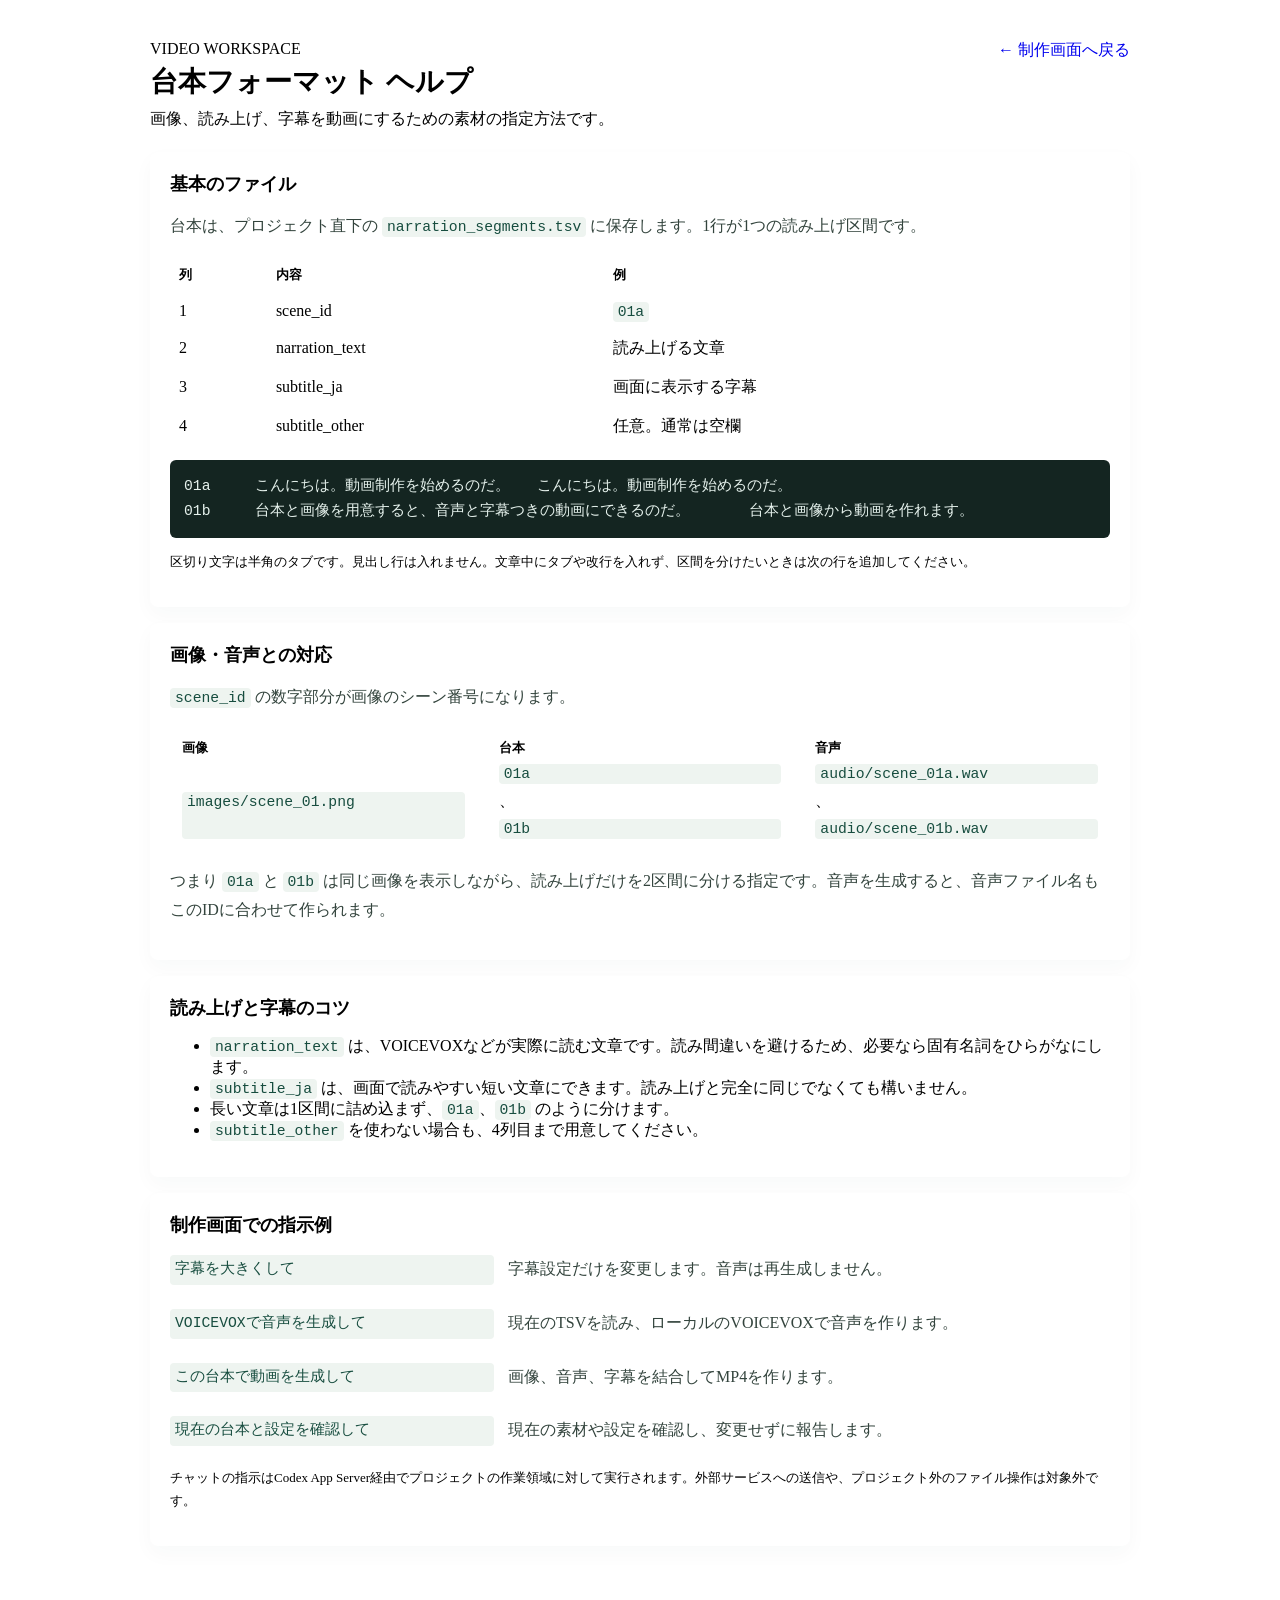
==== webapp/static/help.html @ 2bf3a623 "Add local video editing agent workspace" ====
<!doctype html>
<html lang="ja">
<head>
  <meta charset="utf-8">
  <meta name="viewport" content="width=device-width, initial-scale=1">
  <title>台本フォーマット ヘルプ | VideoEditingAgents</title>
  <link rel="stylesheet" href="/static/app.css?v=3">
  <style>
    .help-page{max-width:980px;margin:0 auto;padding:32px 24px 56px}.help-header{display:flex;justify-content:space-between;align-items:flex-start;gap:20px;margin-bottom:22px}.help-header h1{margin:5px 0 8px;font-size:28px}.help-header p{margin:0;color:var(--muted)}.help-back{white-space:nowrap;text-decoration:none}.help-section{background:#fff;border:1px solid var(--line);border-radius:8px;padding:20px;margin-top:16px;box-shadow:0 8px 20px #173c3208}.help-section h2{font-size:18px;margin:0 0 10px}.help-section p{line-height:1.75;color:#33443d}.help-section code{background:#eef4f0;border-radius:4px;padding:2px 5px;color:#174d3f;font-family:ui-monospace,SFMono-Regular,Consolas,monospace;font-size:.92em}.help-section pre{overflow:auto;background:#142521;color:#e6f2ed;border-radius:6px;padding:14px;line-height:1.7}.help-section pre code{background:transparent;color:inherit;padding:0}.help-section table{border-collapse:collapse;width:100%;margin:14px 0}.help-section th,.help-section td{text-align:left;border-bottom:1px solid var(--line);padding:9px}.help-section th{color:var(--muted);font-size:13px}.note{font-size:13px;color:var(--muted)!important}.mapping{display:grid;grid-template-columns:repeat(3,1fr);gap:10px;margin:14px 0}.mapping div{border:1px solid var(--line);border-radius:6px;padding:12px;display:grid;gap:7px}.mapping strong{font-size:13px;color:var(--muted)}.command-list{display:grid;gap:8px}.command-list p{display:grid;grid-template-columns:minmax(230px,.7fr) 1.3fr;gap:14px;align-items:start;border-bottom:1px solid var(--line);padding:8px 0;margin:0}.command-list span{color:#33443d}@media(max-width:650px){.help-page{padding:20px 14px 40px}.help-header{display:grid}.mapping{grid-template-columns:1fr}.command-list p{grid-template-columns:1fr;gap:5px}}
  </style>
</head>
<body>
  <main class="help-page">
    <header class="help-header">
      <div>
        <span class="eyebrow">VIDEO WORKSPACE</span>
        <h1>台本フォーマット ヘルプ</h1>
        <p>画像、読み上げ、字幕を動画にするための素材の指定方法です。</p>
      </div>
      <a class="secondary help-back" href="/">← 制作画面へ戻る</a>
    </header>

    <section class="help-section">
      <h2>基本のファイル</h2>
      <p>台本は、プロジェクト直下の <code>narration_segments.tsv</code> に保存します。1行が1つの読み上げ区間です。</p>
      <table>
        <thead><tr><th>列</th><th>内容</th><th>例</th></tr></thead>
        <tbody>
          <tr><td>1</td><td>scene_id</td><td><code>01a</code></td></tr>
          <tr><td>2</td><td>narration_text</td><td>読み上げる文章</td></tr>
          <tr><td>3</td><td>subtitle_ja</td><td>画面に表示する字幕</td></tr>
          <tr><td>4</td><td>subtitle_other</td><td>任意。通常は空欄</td></tr>
        </tbody>
      </table>
      <pre><code>01a&#9;こんにちは。動画制作を始めるのだ。&#9;こんにちは。動画制作を始めるのだ。&#9;
01b&#9;台本と画像を用意すると、音声と字幕つきの動画にできるのだ。&#9;台本と画像から動画を作れます。&#9;</code></pre>
      <p class="note">区切り文字は半角のタブです。見出し行は入れません。文章中にタブや改行を入れず、区間を分けたいときは次の行を追加してください。</p>
    </section>

    <section class="help-section">
      <h2>画像・音声との対応</h2>
      <p><code>scene_id</code> の数字部分が画像のシーン番号になります。</p>
      <div class="mapping">
        <div><strong>画像</strong><code>images/scene_01.png</code></div>
        <div><strong>台本</strong><code>01a</code>、<code>01b</code></div>
        <div><strong>音声</strong><code>audio/scene_01a.wav</code>、<code>audio/scene_01b.wav</code></div>
      </div>
      <p>つまり <code>01a</code> と <code>01b</code> は同じ画像を表示しながら、読み上げだけを2区間に分ける指定です。音声を生成すると、音声ファイル名もこのIDに合わせて作られます。</p>
    </section>

    <section class="help-section">
      <h2>読み上げと字幕のコツ</h2>
      <ul>
        <li><code>narration_text</code> は、VOICEVOXなどが実際に読む文章です。読み間違いを避けるため、必要なら固有名詞をひらがなにします。</li>
        <li><code>subtitle_ja</code> は、画面で読みやすい短い文章にできます。読み上げと完全に同じでなくても構いません。</li>
        <li>長い文章は1区間に詰め込まず、<code>01a</code>、<code>01b</code> のように分けます。</li>
        <li><code>subtitle_other</code> を使わない場合も、4列目まで用意してください。</li>
      </ul>
    </section>

    <section class="help-section">
      <h2>制作画面での指示例</h2>
      <div class="command-list">
        <p><code>字幕を大きくして</code><span>字幕設定だけを変更します。音声は再生成しません。</span></p>
        <p><code>VOICEVOXで音声を生成して</code><span>現在のTSVを読み、ローカルのVOICEVOXで音声を作ります。</span></p>
        <p><code>この台本で動画を生成して</code><span>画像、音声、字幕を結合してMP4を作ります。</span></p>
        <p><code>現在の台本と設定を確認して</code><span>現在の素材や設定を確認し、変更せずに報告します。</span></p>
      </div>
      <p class="note">チャットの指示はCodex App Server経由でプロジェクトの作業領域に対して実行されます。外部サービスへの送信や、プロジェクト外のファイル操作は対象外です。</p>
    </section>
  </main>
</body>
</html>
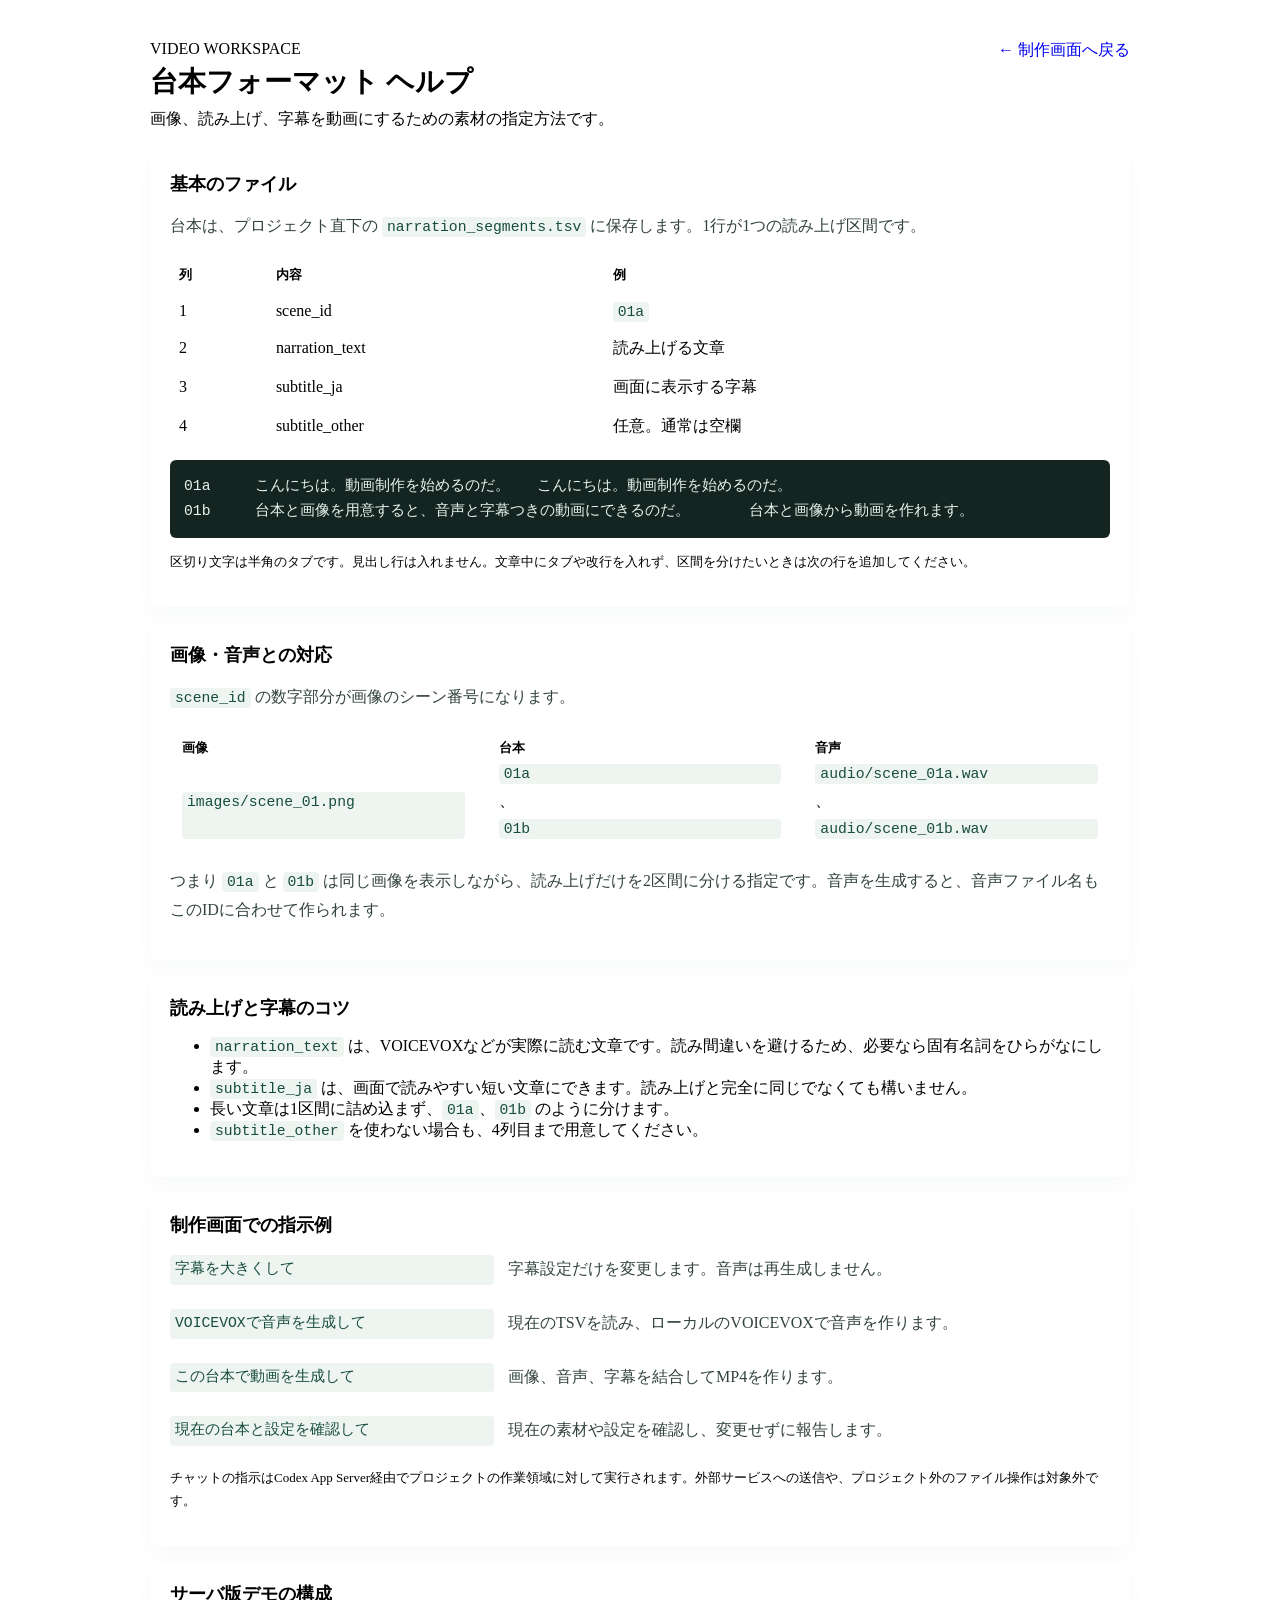
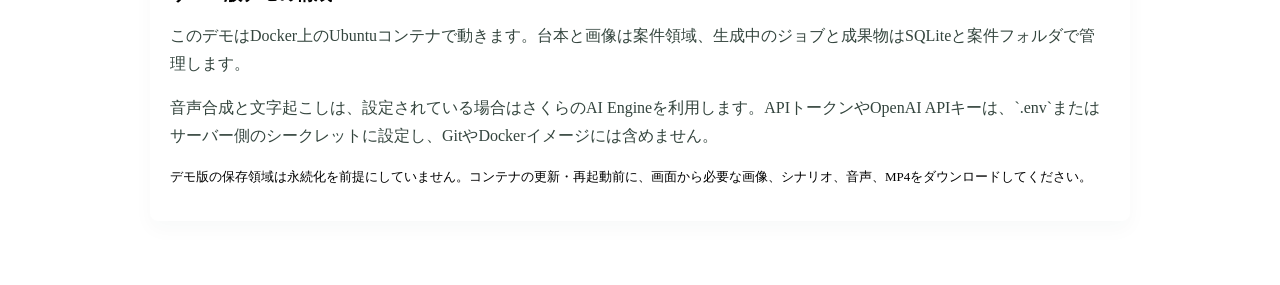
==== commit 059ea8e0: "Add Docker server demo with seeded sample project" ====
--- a/webapp/static/help.html
+++ b/webapp/static/help.html
@@ -68,6 +68,13 @@
       </div>
       <p class="note">チャットの指示はCodex App Server経由でプロジェクトの作業領域に対して実行されます。外部サービスへの送信や、プロジェクト外のファイル操作は対象外です。</p>
     </section>
+
+    <section class="help-section">
+      <h2>サーバ版デモの構成</h2>
+      <p>このデモはDocker上のUbuntuコンテナで動きます。台本と画像は案件領域、生成中のジョブと成果物はSQLiteと案件フォルダで管理します。</p>
+      <p>音声合成と文字起こしは、設定されている場合はさくらのAI Engineを利用します。APIトークンやOpenAI APIキーは、`.env`またはサーバー側のシークレットに設定し、GitやDockerイメージには含めません。</p>
+      <p class="note">デモ版の保存領域は永続化を前提にしていません。コンテナの更新・再起動前に、画面から必要な画像、シナリオ、音声、MP4をダウンロードしてください。</p>
+    </section>
   </main>
 </body>
 </html>
